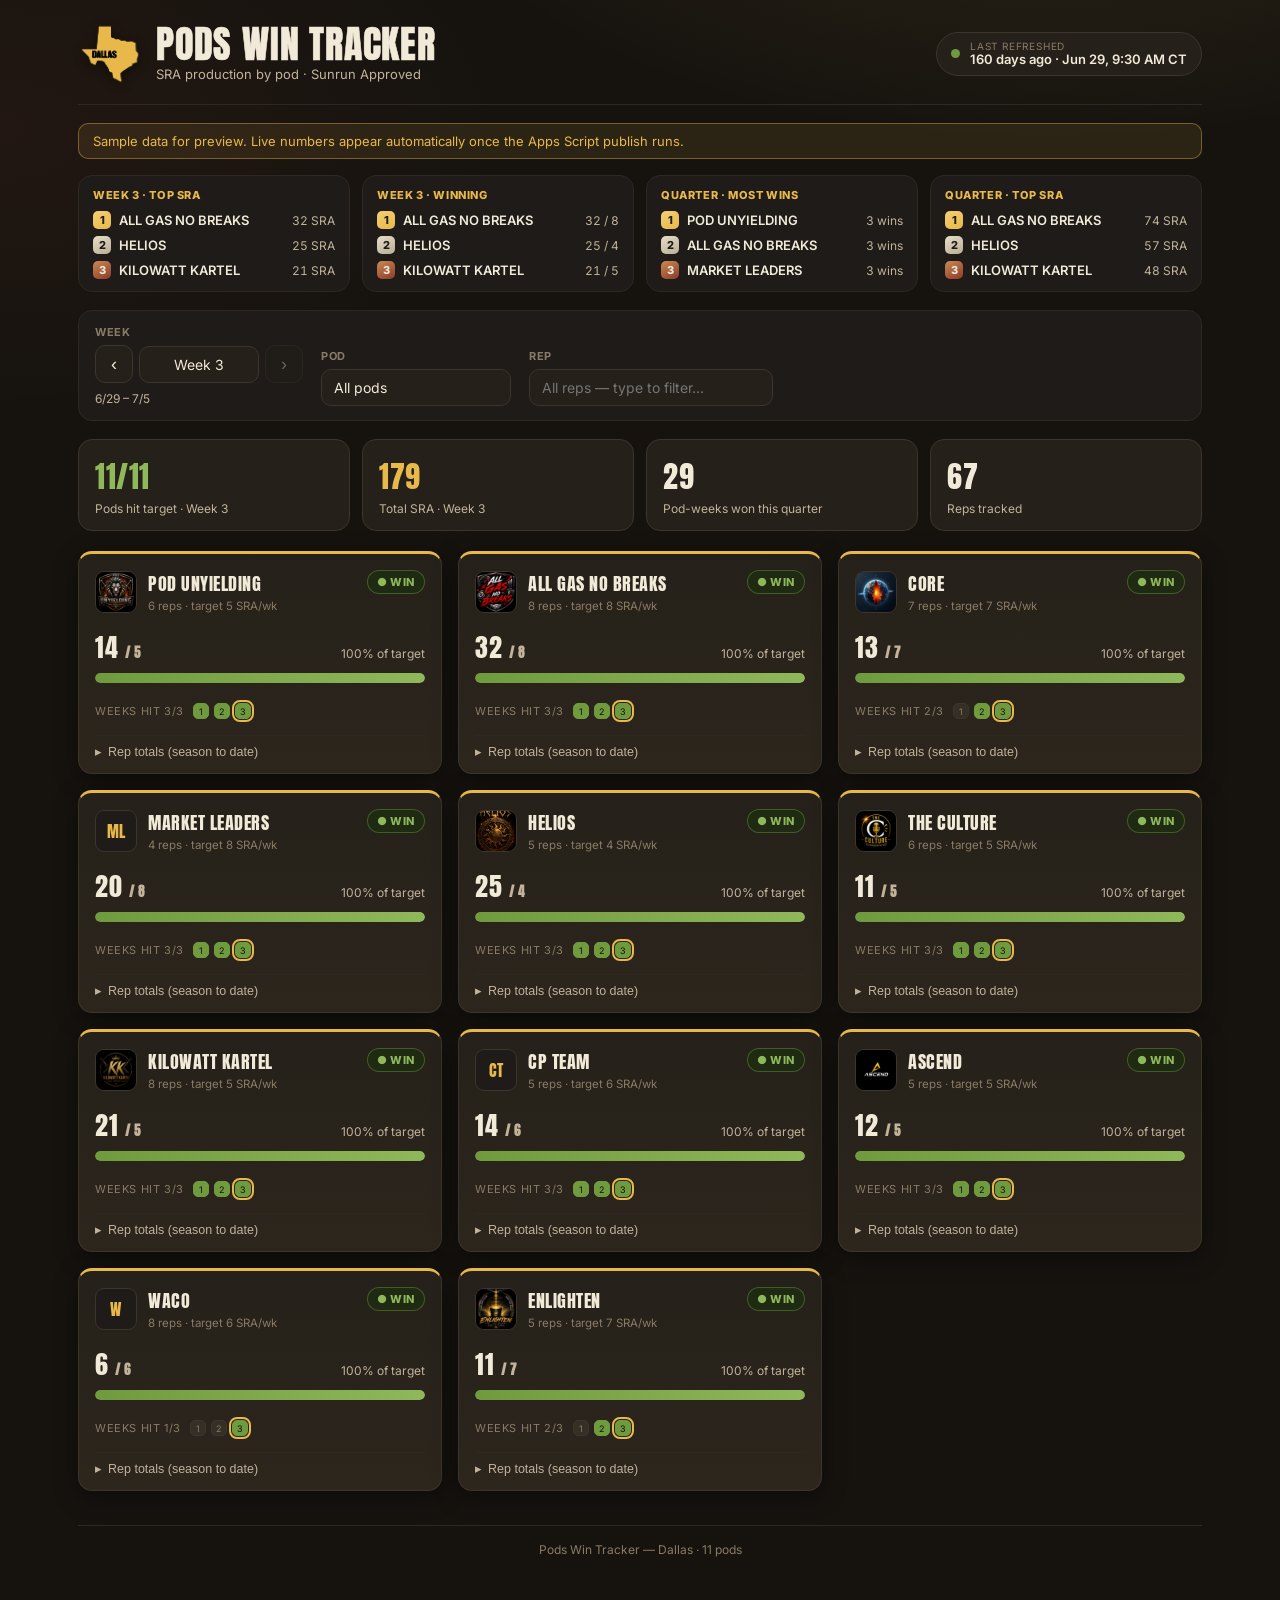
==== index.html @ 4eb0cb9c "Add files via upload" ====
<!DOCTYPE html>
<html lang="en">
<head>
  <meta charset="UTF-8" />
  <meta name="viewport" content="width=device-width, initial-scale=1.0" />
  <title>Pods Win Tracker — Dallas</title>
  <link rel="preconnect" href="https://fonts.googleapis.com" />
  <link rel="preconnect" href="https://fonts.gstatic.com" crossorigin />
  <link rel="stylesheet" href="https://fonts.googleapis.com/css2?family=Anton&family=Inter:wght@400;500;600;700&display=swap" />
  <link rel="stylesheet" href="assets/styles.css" />
</head>
<body>
  <div class="app">
    <!-- ===== Header ===== -->
    <header class="site-header">
      <div class="brand">
        <img class="brand-logo" src="assets/dallas-logo.png" alt="Pods Win Tracker — Dallas, Texas" />
        <div class="brand-text">
          <h1>Pods Win Tracker</h1>
          <p class="tagline">SRA production by pod · Sunrun Approved</p>
        </div>
      </div>
      <div class="refresh">
        <span class="refresh-dot" id="refreshDot" aria-hidden="true"></span>
        <div class="refresh-text">
          <span class="refresh-label">Last refreshed</span>
          <span class="refresh-clock" id="refreshClock">—</span>
        </div>
      </div>
    </header>

    <div class="demo-banner" id="demoBanner" hidden>
      Sample data for preview. Live numbers appear automatically once the Apps Script publish runs.
    </div>

    <!-- ===== Leaderboard ===== -->
    <section class="leaderboard" id="leaderboard" aria-label="Pod leaderboard"></section>

    <!-- ===== Controls ===== -->
    <section class="controls" aria-label="Filters">
      <div class="control week-control">
        <label class="control-label">Week</label>
        <div class="week-toggle">
          <button class="wk-btn" id="weekPrev" aria-label="Previous week">‹</button>
          <select id="weekSelect" class="select" aria-label="Select week"></select>
          <button class="wk-btn" id="weekNext" aria-label="Next week">›</button>
        </div>
        <span class="week-range" id="weekRange"></span>
      </div>
      <div class="control">
        <label class="control-label" for="podSelect">Pod</label>
        <select id="podSelect" class="select"><option value="__all__">All pods</option></select>
      </div>
      <div class="control">
        <label class="control-label" for="repSearch">Rep</label>
        <input id="repSearch" class="select" list="repList" placeholder="All reps — type to filter…" autocomplete="off" />
        <datalist id="repList"></datalist>
      </div>
    </section>

    <!-- ===== Summary strip ===== -->
    <section class="summary" id="summary" aria-label="Quarter summary"></section>

    <!-- ===== Pod cards ===== -->
    <main id="podGrid" class="pod-grid" aria-live="polite"></main>

    <footer class="site-footer">
      <span id="footNote">Pods Win Tracker — Dallas</span>
    </footer>
  </div>

  <script src="assets/app.js"></script>
</body>
</html>
---- assets/styles.css ----
/* ============================================================
   Pods Win Tracker — Dallas
   Themed with the DRIP Brand Kit (Steady Drip — American Southwest).
   Rebrand/tweak by editing the :root variables below.
   ============================================================ */
:root {
  /* --- DRIP brand colors --- */
  --ranch-black:   #1E1B18;
  --harvest-gold:  #E8B84B;
  --burnt-adobe:   #8B3A2A;
  --mesa-brown:    #9C6B3C;
  --bone-cream:    #F2EAD8;
  --red-hot:       #D90000;

  /* --- applied roles --- */
  --bg:            #16130F;        /* deepest, just under Ranch Black */
  --bg-soft:       #1E1B18;        /* Ranch Black */
  --card:          #252019;
  --card-2:        #2C261D;
  --border:        #3D352B;
  --border-soft:   #2F2820;
  --text:          #F2EAD8;        /* Bone Cream */
  --text-dim:      #C2B39A;
  --text-faint:    #8A7B64;
  --accent:        #E8B84B;        /* Harvest Gold */
  --accent-2:      #9C6B3C;        /* Mesa Brown */
  --adobe:         #8B3A2A;        /* Burnt Adobe */
  --win:           #6F9A3E;        /* cactus green — complements the earthy palette */
  --win-bright:    #8FB85A;
  --win-soft:      #1E2A12;
  --miss:          #D90000;        /* Red Hot */
  --miss-soft:     #2E0D0B;
  --track:         #362F26;
  --radius:        14px;
  --shadow:        0 6px 24px rgba(0,0,0,.45);
  --maxw:          1180px;
  /* Body = Inter (Helvetica-like, Google Fonts). Headers = Druk (if licensed) else Anton. */
  --font:          "Inter", "Helvetica Neue", Helvetica, Arial, sans-serif;
  --font-head:     "Druk Wide", "Druk", "Anton", Impact, "Helvetica Neue", sans-serif;
}

* { box-sizing: border-box; }
html, body { margin: 0; }
body {
  font-family: var(--font);
  background:
    radial-gradient(1100px 560px at 82% -12%, rgba(232,184,75,.12), transparent 60%),
    radial-gradient(900px 500px at 0% 8%, rgba(139,58,42,.10), transparent 55%),
    var(--bg);
  color: var(--text);
  -webkit-font-smoothing: antialiased;
  min-height: 100vh;
}
.app { max-width: var(--maxw); margin: 0 auto; padding: 22px clamp(14px, 3vw, 28px) 60px; }

/* ---------- Header ---------- */
.site-header {
  display: flex; align-items: center; justify-content: space-between;
  gap: 16px; flex-wrap: wrap; padding-bottom: 18px;
  border-bottom: 1px solid var(--border-soft); margin-bottom: 18px;
}
.brand { display: flex; align-items: center; gap: 14px; }
.brand-mark {     /* legacy fallback tile if no logo */
  width: 46px; height: 46px; border-radius: 12px; display: grid; place-items: center;
  font-size: 24px; background: var(--harvest-gold); color: var(--ranch-black);
}
.brand-tx { display: block; flex: 0 0 auto; filter: drop-shadow(0 3px 6px rgba(0,0,0,.45)); }
.brand-logo { height: 64px; width: auto; display: block; flex: 0 0 auto; filter: drop-shadow(0 3px 6px rgba(0,0,0,.45)); }
.brand-text h1 {
  margin: 0; font-family: var(--font-head); font-size: clamp(26px, 4.4vw, 38px);
  letter-spacing: .8px; font-weight: 400; line-height: .95; text-transform: uppercase;
  color: var(--bone-cream);
  -webkit-text-stroke: 0.6px var(--bone-cream);   /* thicken Anton (single-weight) for a heavier look */
}
.brand-text h1 .loc {
  background: linear-gradient(120deg, var(--accent), var(--adobe));
  -webkit-background-clip: text; background-clip: text; color: transparent;
}
.tagline { margin: 3px 0 0; color: var(--text-dim); font-size: 13px; }

.refresh {
  display: flex; align-items: center; gap: 10px;
  background: var(--card); border: 1px solid var(--border); border-radius: 999px;
  padding: 8px 14px;
}
.refresh-dot { width: 9px; height: 9px; border-radius: 50%; background: var(--win); box-shadow: 0 0 0 0 rgba(111,154,62,.6); animation: pulse 2.2s infinite; }
@keyframes pulse { 0% { box-shadow: 0 0 0 0 rgba(111,154,62,.5);} 70% { box-shadow: 0 0 0 8px rgba(111,154,62,0);} 100% { box-shadow: 0 0 0 0 rgba(111,154,62,0);} }
.refresh-text { display: flex; flex-direction: column; line-height: 1.1; }
.refresh-label { font-size: 10px; text-transform: uppercase; letter-spacing: .8px; color: var(--text-faint); }
.refresh-clock { font-size: 13px; font-weight: 600; color: var(--text); }

/* ---------- Demo banner ---------- */
.demo-banner {
  background: rgba(232,184,75,.10); border: 1px solid rgba(232,184,75,.4);
  color: var(--accent); border-radius: 10px; padding: 9px 14px; font-size: 13px; margin-bottom: 16px;
}

/* ---------- Leaderboard ---------- */
.leaderboard { display: grid; grid-template-columns: repeat(4, 1fr); gap: 12px; margin-bottom: 18px; }
.lb-card {
  background: var(--bg-soft); border: 1px solid var(--border-soft); border-radius: var(--radius);
  padding: 12px 14px;
}
.lb-title {
  font-size: 11px; text-transform: uppercase; letter-spacing: .6px; font-weight: 800;
  color: var(--accent); margin-bottom: 9px;
}
.lb-list { list-style: none; margin: 0; padding: 0; display: flex; flex-direction: column; gap: 7px; }
.lb-row { display: flex; align-items: center; gap: 8px; font-size: 13px; }
.lb-rank {
  width: 18px; height: 18px; flex: 0 0 18px; border-radius: 5px; display: grid; place-items: center;
  font-size: 11px; font-weight: 800; color: var(--ranch-black); background: var(--track);
}
.lb-rank.r1 { background: linear-gradient(150deg, #f4cf72, var(--harvest-gold)); }
.lb-rank.r2 { background: linear-gradient(150deg, #e7ddc8, #b9ad95); }
.lb-rank.r3 { background: linear-gradient(150deg, #c98a52, var(--burnt-adobe)); color: var(--bone-cream); }
.lb-name { flex: 1 1 auto; white-space: nowrap; overflow: hidden; text-overflow: ellipsis; color: var(--text); font-weight: 600; }
.lb-val { flex: 0 0 auto; color: var(--text-dim); font-variant-numeric: tabular-nums; font-size: 12px; }
.lb-empty { color: var(--text-faint); font-size: 12.5px; }

/* ---------- Controls ---------- */
.controls {
  display: flex; gap: 18px; flex-wrap: wrap; align-items: flex-end;
  background: var(--bg-soft); border: 1px solid var(--border-soft);
  border-radius: var(--radius); padding: 14px 16px; margin-bottom: 18px;
}
.control { display: flex; flex-direction: column; gap: 6px; }
.control-label { font-size: 11px; text-transform: uppercase; letter-spacing: .7px; color: var(--text-faint); font-weight: 700; }
.select {
  appearance: none; background: var(--card); color: var(--text);
  border: 1px solid var(--border); border-radius: 10px; padding: 9px 12px;
  font-size: 14px; min-width: 190px; font-family: inherit;
}
.select:focus { outline: 2px solid var(--accent); outline-offset: 1px; }
.week-control { flex: 0 0 auto; }
.week-toggle { display: flex; align-items: center; gap: 6px; }
.week-toggle .select { min-width: 120px; text-align: center; }
.wk-btn {
  width: 38px; height: 38px; border-radius: 10px; border: 1px solid var(--border);
  background: var(--card); color: var(--text); font-size: 18px; cursor: pointer; line-height: 1;
}
.wk-btn:hover:not(:disabled) { border-color: var(--accent); color: var(--accent); }
.wk-btn:disabled { opacity: .35; cursor: not-allowed; }
.week-range { font-size: 12px; color: var(--text-dim); margin-top: 2px; }

/* ---------- Summary strip ---------- */
.summary { display: grid; grid-template-columns: repeat(4, 1fr); gap: 12px; margin-bottom: 20px; }
.stat {
  background: var(--card); border: 1px solid var(--border); border-radius: var(--radius);
  padding: 14px 16px;
}
.stat .num { font-family: var(--font-head); font-size: 30px; font-weight: 400; letter-spacing: .5px; }
.stat .lbl { font-size: 12px; color: var(--text-dim); margin-top: 2px; }
.stat .num.win { color: var(--win-bright); }
.stat .num.accent { color: var(--accent); }

/* ---------- Pod grid ---------- */
.pod-grid { display: grid; grid-template-columns: repeat(auto-fill, minmax(330px, 1fr)); gap: 16px; }
.pod-card {
  background: linear-gradient(180deg, var(--card), var(--card-2));
  border: 1px solid var(--border); border-radius: var(--radius);
  padding: 16px 16px 6px; box-shadow: var(--shadow);
  border-top: 3px solid var(--pod-accent, var(--accent));
  display: flex; flex-direction: column;
}
.pod-head { display: flex; align-items: flex-start; justify-content: space-between; gap: 10px; }
.pod-id { display: flex; align-items: center; gap: 11px; min-width: 0; }
.pod-logo {
  width: 42px; height: 42px; flex: 0 0 42px; border-radius: 9px; object-fit: cover;
  background: var(--ranch-black); border: 1px solid var(--border);
}
.pod-logo--mono {
  display: grid; place-items: center; font-family: var(--font-head); font-size: 16px;
  color: var(--accent); letter-spacing: .5px;
}
.pod-name { font-family: var(--font-head); font-size: 18px; font-weight: 400; margin: 0; letter-spacing: .5px; text-transform: uppercase; }
.pod-sub { font-size: 11.5px; color: var(--text-faint); margin-top: 2px; }
.badge {
  font-size: 11px; font-weight: 800; text-transform: uppercase; letter-spacing: .6px;
  padding: 4px 9px; border-radius: 999px; white-space: nowrap;
}
.badge.win { color: var(--win-bright); background: var(--win-soft); border: 1px solid rgba(111,154,62,.45); }
.badge.miss { color: #ff5a5a; background: var(--miss-soft); border: 1px solid rgba(217,0,0,.4); }

.progress-wrap { margin: 14px 0 6px; }
.progress-top { display: flex; justify-content: space-between; align-items: baseline; margin-bottom: 6px; }
.progress-val { font-family: var(--font-head); font-size: 26px; font-weight: 400; letter-spacing: .5px; }
.progress-val .tgt { font-size: 13px; color: var(--text-dim); font-weight: 600; }
.progress-pct { font-size: 12px; color: var(--text-dim); }
.track { height: 10px; background: var(--track); border-radius: 999px; overflow: hidden; }
.fill { height: 100%; border-radius: 999px; background: linear-gradient(90deg, var(--pod-accent, var(--accent)), var(--mesa-brown)); transition: width .5s ease; }
.fill.win { background: linear-gradient(90deg, var(--win), var(--win-bright)); }

.weeks-hit { display: flex; gap: 5px; margin: 14px 0 4px; flex-wrap: wrap; align-items: center; }
.weeks-hit .wh-label { font-size: 11px; color: var(--text-faint); text-transform: uppercase; letter-spacing: .6px; margin-right: 4px; }
.dot { width: 16px; height: 16px; border-radius: 5px; background: var(--track); border: 1px solid var(--border); display: grid; place-items: center; font-size: 9px; color: var(--text-faint); }
.dot.hit { background: var(--win); border-color: var(--win); color: #0c1606; }
.dot.cur { outline: 2px solid var(--accent); outline-offset: 1px; }

.rep-toggle {
  margin-top: 12px; background: none; border: none; color: var(--text-dim);
  font-size: 12.5px; cursor: pointer; padding: 8px 0; display: flex; align-items: center; gap: 6px;
  border-top: 1px solid var(--border-soft); width: 100%;
}
.rep-toggle:hover { color: var(--accent); }
.rep-toggle .chev { transition: transform .2s; }
.rep-toggle[aria-expanded="true"] .chev { transform: rotate(90deg); }

.rep-table { width: 100%; border-collapse: collapse; font-size: 12.5px; margin-bottom: 10px; }
.rep-table th { text-align: right; color: var(--text-faint); font-weight: 600; padding: 5px 6px; border-bottom: 1px solid var(--border-soft); font-size: 11px; }
.rep-table th:first-child, .rep-table td:first-child { text-align: left; }
.rep-table td { padding: 6px; border-bottom: 1px solid var(--border-soft); text-align: right; color: var(--text-dim); }
.rep-table td.name { color: var(--text); font-weight: 600; }
.rep-table tr.highlight td { background: rgba(232,184,75,.08); }
.rep-table td.pts { color: var(--accent); font-weight: 700; }
/* Rep SRA: 0 = Red Hot, 1+ = cactus green */
.rep-table td.sra { font-weight: 800; font-variant-numeric: tabular-nums; }
.rep-table td.sra.pos { color: var(--win-bright); }
.rep-table td.sra.zero { color: var(--miss); }

.empty { text-align: center; color: var(--text-dim); padding: 50px 20px; grid-column: 1/-1; }

/* ---------- Footer ---------- */
.site-footer { margin-top: 34px; padding-top: 16px; border-top: 1px solid var(--border-soft); color: var(--text-faint); font-size: 12px; text-align: center; }

/* ---------- Responsive ---------- */
@media (max-width: 900px) {
  .leaderboard { grid-template-columns: repeat(2, 1fr); }
}
@media (max-width: 760px) {
  .summary { grid-template-columns: repeat(2, 1fr); }
  .controls { gap: 12px; }
  .select, .week-toggle .select { min-width: 0; width: 100%; }
  .control { flex: 1 1 100%; }
  .week-control { flex: 1 1 100%; }
}
@media (max-width: 420px) {
  .pod-grid { grid-template-columns: 1fr; }
  .leaderboard { grid-template-columns: 1fr; }
}
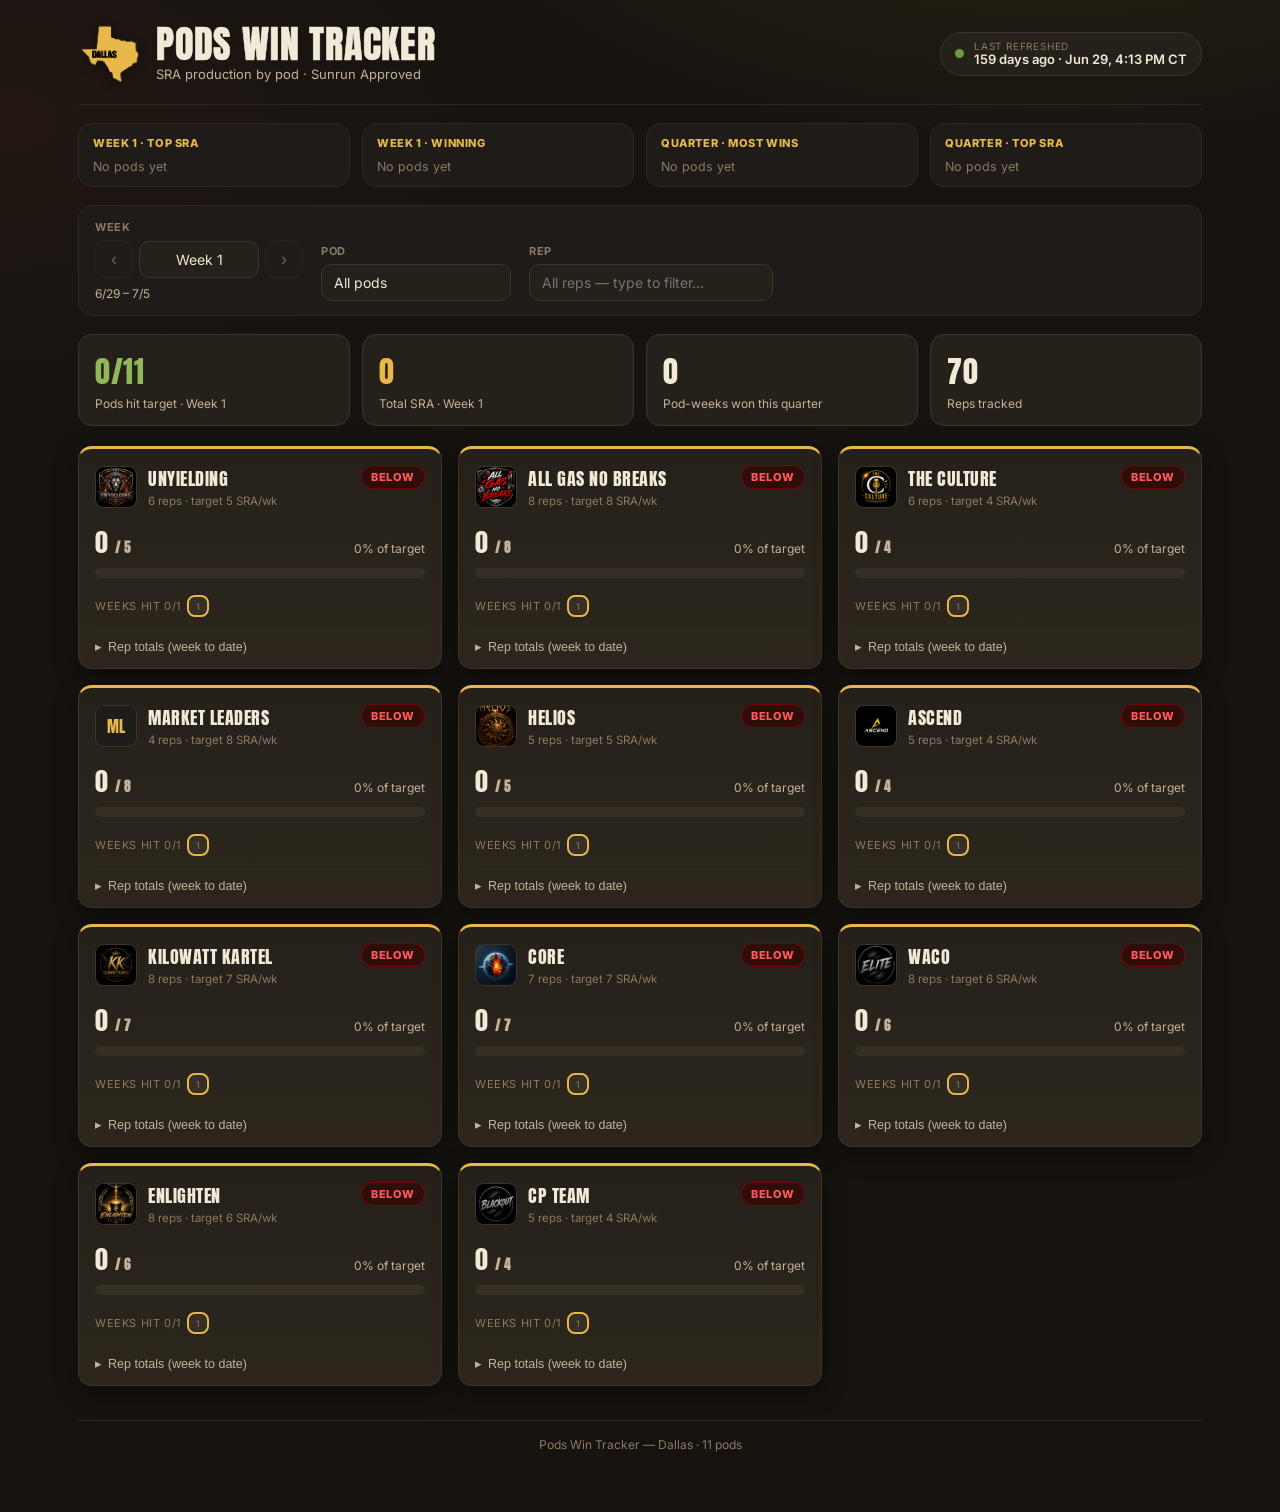
==== commit 8db98572: "index.html" ====
--- a/index.html
+++ b/index.html
@@ -4,6 +4,8 @@
   <meta charset="UTF-8" />
   <meta name="viewport" content="width=device-width, initial-scale=1.0" />
   <title>Pods Win Tracker — Dallas</title>
+  <link rel="icon" type="image/png" href="assets/dallas-logo.png" />
+<link rel="apple-touch-icon" href="assets/dallas-logo.png" /> 
   <link rel="preconnect" href="https://fonts.googleapis.com" />
   <link rel="preconnect" href="https://fonts.gstatic.com" crossorigin />
   <link rel="stylesheet" href="https://fonts.googleapis.com/css2?family=Anton&family=Inter:wght@400;500;600;700&display=swap" />
